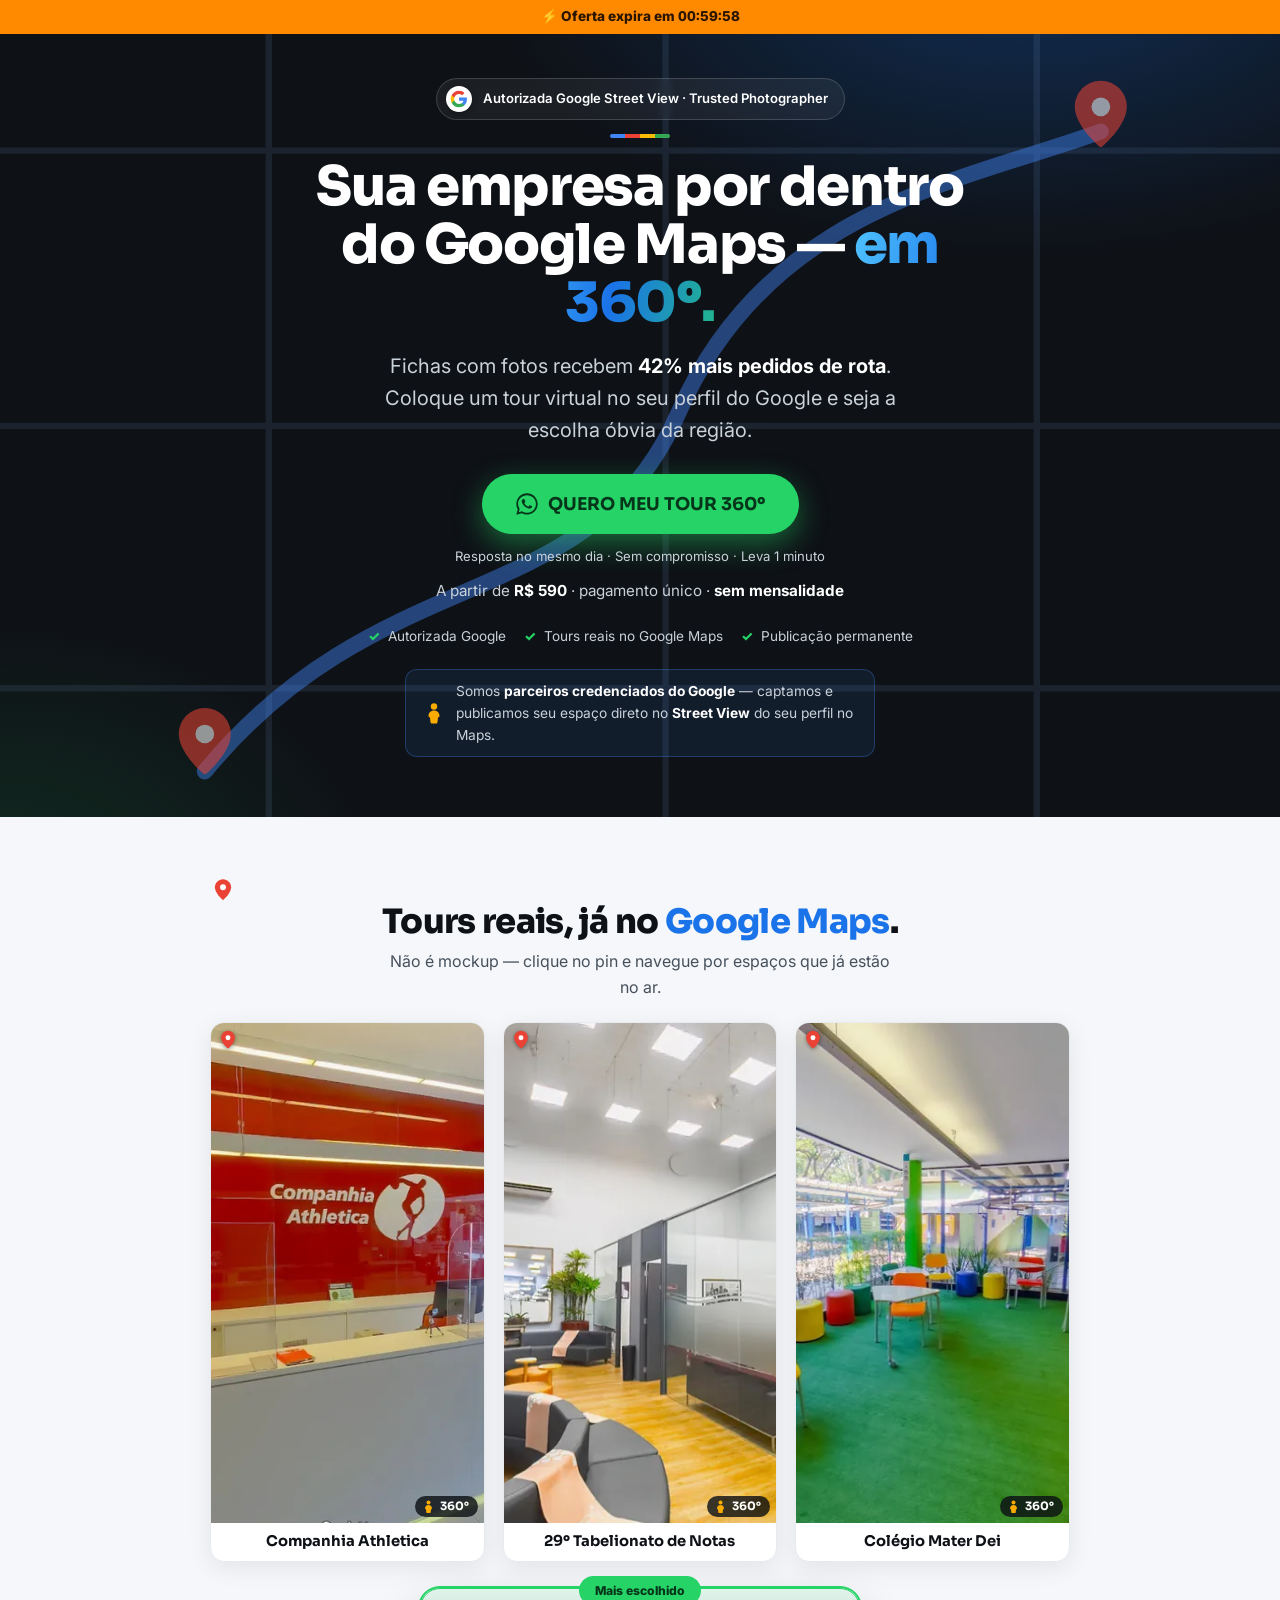
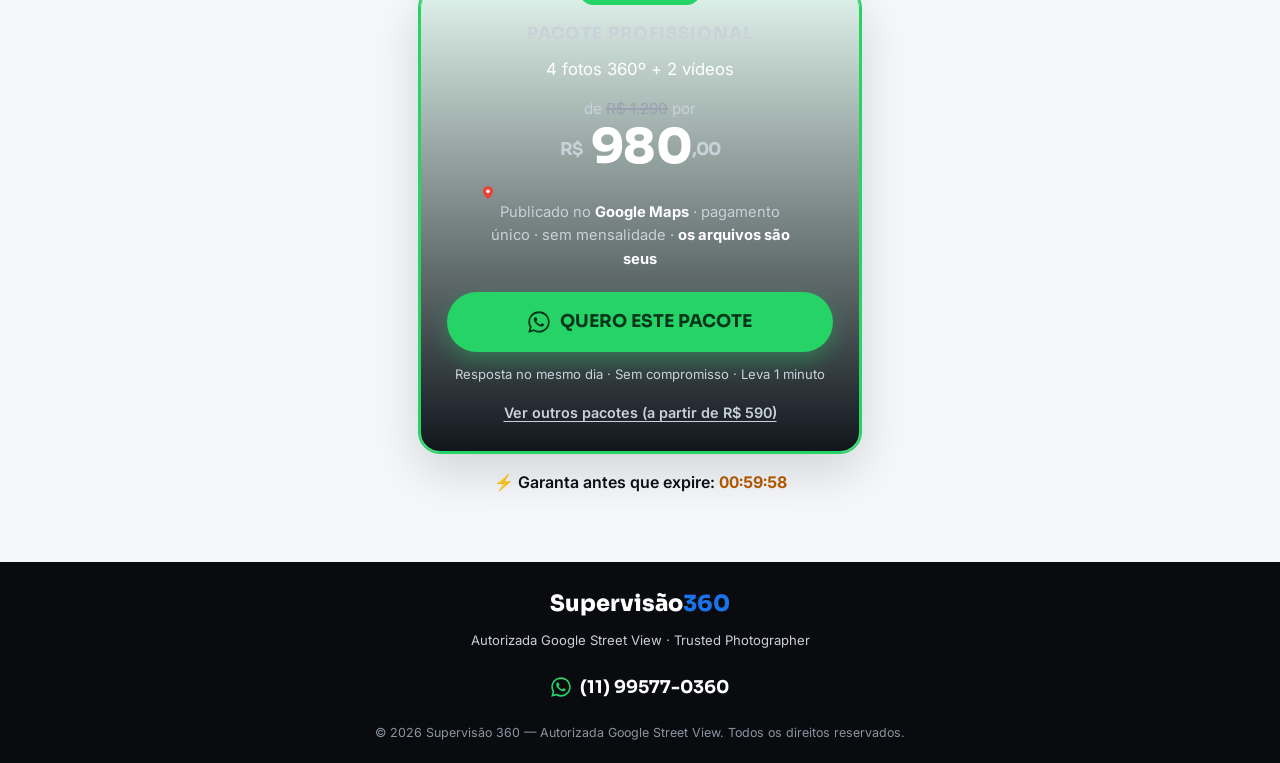
==== b.html @ ba3b27b7 "Renomeia index-b.html -> b.html (URL da versão B vira /b) - Versão B agora abre em lp.supervisao.com" ====
<!DOCTYPE html>
<html lang="pt-BR">
<head>
  <meta charset="UTF-8" />
  <meta name="viewport" content="width=device-width, initial-scale=1.0" />

  <!-- ====================================================================== -->
  <!-- VARIANTE B (teste A/B) — versão enxuta de 2 dobras.                    -->
  <!-- ⚠️ noindex enquanto for variante de teste (evita conteúdo duplicado   -->
  <!--    com a versão A). Remova se quiser indexar.                         -->
  <!-- ====================================================================== -->
  <meta name="robots" content="noindex, follow" />

  <title>Tour Virtual 360º no Google Maps · Street View | Supervisão 360</title>
  <meta name="description" content="Tour virtual 360º no perfil da sua empresa no Google Maps. Fichas com fotos recebem 42% mais pedidos de rota. Autorizada Google Street View. Sem mensalidade." />
  <!-- ⚠️ AJUSTAR: domínio final em canonical/og -->
  <link rel="canonical" href="https://lp.supervisao.com.br/" />

  <meta property="og:type" content="website" />
  <meta property="og:locale" content="pt_BR" />
  <meta property="og:site_name" content="Supervisão 360" />
  <meta property="og:title" content="Sua empresa por dentro do Google Maps — em 360º" />
  <meta property="og:description" content="Tour virtual imersivo no seu perfil do Google. Mais visitas, mais clientes. Autorizada Google Street View. Sem mensalidade." />
  <meta property="og:image" content="https://lp.supervisao.com.br/assets/og-image.jpg" />
  <meta property="og:image:width" content="1200" />
  <meta property="og:image:height" content="630" />
  <meta property="og:url" content="https://lp.supervisao.com.br/b" />
  <meta name="twitter:card" content="summary_large_image" />
  <meta name="twitter:title" content="Sua empresa por dentro do Google Maps — em 360º" />
  <meta name="twitter:description" content="Tour virtual imersivo no seu perfil do Google. Autorizada Google Street View." />
  <meta name="twitter:image" content="https://lp.supervisao.com.br/assets/og-image.jpg" />

  <meta name="theme-color" content="#0E1116" />
  <link rel="icon" type="image/svg+xml" href="assets/favicon.svg" />
  <link rel="apple-touch-icon" href="assets/favicon.svg" />

  <!-- Fonts: preconnect + carregamento não-bloqueante; só os pesos usados -->
  <link rel="preconnect" href="https://fonts.googleapis.com" />
  <link rel="preconnect" href="https://fonts.gstatic.com" crossorigin />
  <link rel="stylesheet" href="https://fonts.googleapis.com/css2?family=Inter:wght@400;600;700&family=Sora:wght@700;800&display=swap" media="print" onload="this.media='all'" />
  <noscript><link rel="stylesheet" href="https://fonts.googleapis.com/css2?family=Inter:wght@400;600;700&family=Sora:wght@700;800&display=swap" /></noscript>

  <link rel="stylesheet" href="style-b.css" />

  <!-- ===== Meta Pixel — ATIVO · ID 1509049053476848 (mesmo da versão A) ===== -->
  <!-- PageView aqui; "Contact" (clique no WhatsApp) sai de script-b.js -> trackConversion(). -->
  <script>
    !function(f,b,e,v,n,t,s){if(f.fbq)return;n=f.fbq=function(){n.callMethod?
    n.callMethod.apply(n,arguments):n.queue.push(arguments)};if(!f._fbq)f._fbq=n;
    n.push=n;n.loaded=!0;n.version='2.0';n.queue=[];t=b.createElement(e);t.async=!0;
    t.src=v;s=b.getElementsByTagName(e)[0];s.parentNode.insertBefore(t,s)}(window,
    document,'script','https://connect.facebook.net/en_US/fbevents.js');
    fbq('init','1509049053476848'); fbq('track','PageView');
  </script>
  <noscript><img height="1" width="1" style="display:none"
    src="https://www.facebook.com/tr?id=1509049053476848&ev=PageView&noscript=1"/></noscript>

  <!-- ===== Google Tag (gtag.js) — ⚠️ AJUSTAR: G-XXXXXXX ===== -->
  <!--
  <script async src="https://www.googletagmanager.com/gtag/js?id=G-XXXXXXX"></script>
  <script>
    window.dataLayer = window.dataLayer || [];
    function gtag(){dataLayer.push(arguments);}
    gtag('js', new Date()); gtag('config', 'G-XXXXXXX');
  </script>
  -->

  <!-- Dados estruturados -->
  <script type="application/ld+json">
  {
    "@context": "https://schema.org",
    "@type": "LocalBusiness",
    "name": "Supervisão 360",
    "description": "Autorizada Google Street View (Trusted Photographer). Tours virtuais 360º publicados no Google Maps para estabelecimentos físicos.",
    "url": "https://lp.supervisao.com.br/",
    "telephone": "+5511995770360",
    "image": "https://lp.supervisao.com.br/assets/og-image.jpg",
    "sameAs": [
      "https://www.instagram.com/supervisaogoogle360/",
      "https://www.youtube.com/@supervisao360",
      "https://www.facebook.com/supervisao360",
      "https://www.linkedin.com/company/supervisao360/"
    ]
  }
  </script>
</head>

<body>

  <!-- SPRITE DE ÍCONES (1x, reutilizado via <use>) -->
  <svg aria-hidden="true" focusable="false" style="position:absolute;width:0;height:0;overflow:hidden" xmlns="http://www.w3.org/2000/svg">
    <symbol id="ic-wa" viewBox="0 0 32 32">
      <path fill="currentColor" d="M16 .4C7.4.4.5 7.3.5 15.9c0 2.8.7 5.4 2 7.7L.4 31.6l8.2-2.1c2.2 1.2 4.8 1.9 7.4 1.9 8.6 0 15.5-6.9 15.5-15.5S24.6.4 16 .4zm0 28.3c-2.4 0-4.6-.6-6.6-1.8l-.5-.3-4.9 1.3 1.3-4.8-.3-.5a12.7 12.7 0 0 1-2-6.9C3 9 8.8 3.3 16 3.3S29 9 29 16.1 23.2 28.7 16 28.7zm7.1-9.5c-.4-.2-2.3-1.1-2.6-1.3-.4-.1-.6-.2-.9.2-.3.4-1 1.3-1.2 1.5-.2.2-.4.3-.8.1-.4-.2-1.6-.6-3.1-1.9-1.1-1-1.9-2.3-2.2-2.7-.2-.4 0-.6.2-.8l.6-.7c.2-.2.3-.4.4-.6.1-.2 0-.5 0-.7-.1-.2-.9-2.1-1.2-2.9-.3-.8-.6-.7-.9-.7h-.7c-.2 0-.6.1-1 .5-.3.4-1.3 1.3-1.3 3.1s1.3 3.6 1.5 3.9c.2.2 2.6 4 6.3 5.6.9.4 1.6.6 2.1.8.9.3 1.7.2 2.3.1.7-.1 2.3-.9 2.6-1.8.3-.9.3-1.7.2-1.8-.1-.2-.3-.3-.7-.5z"/>
    </symbol>
    <symbol id="ic-google" viewBox="0 0 24 24">
      <path fill="#4285F4" d="M22.56 12.25c0-.78-.07-1.53-.2-2.25H12v4.26h5.92a5.06 5.06 0 0 1-2.2 3.32v2.77h3.57c2.08-1.92 3.27-4.74 3.27-8.1z"/>
      <path fill="#34A853" d="M12 23c2.97 0 5.46-.98 7.28-2.66l-3.57-2.77c-.99.66-2.26 1.06-3.71 1.06-2.86 0-5.29-1.93-6.16-4.53H2.18v2.84A11 11 0 0 0 12 23z"/>
      <path fill="#FBBC05" d="M5.84 14.1a6.6 6.6 0 0 1 0-4.2V7.06H2.18a11 11 0 0 0 0 9.88l3.66-2.84z"/>
      <path fill="#EA4335" d="M12 5.38c1.62 0 3.06.56 4.21 1.64l3.15-3.15C17.45 2.09 14.97 1 12 1 7.7 1 3.99 3.47 2.18 7.06l3.66 2.84C6.71 7.3 9.14 5.38 12 5.38z"/>
    </symbol>
    <symbol id="ic-check" viewBox="0 0 24 24">
      <circle cx="12" cy="12" r="11" fill="#1FB855"/>
      <path fill="none" stroke="#fff" stroke-width="2.2" stroke-linecap="round" stroke-linejoin="round" d="m7 12.5 3.2 3.2L17 8.5"/>
    </symbol>
    <!-- Pin de localização do Google Maps (vermelho oficial) -->
    <symbol id="ic-pin" viewBox="0 0 24 24">
      <path fill="#EA4335" d="M12 2C7.86 2 4.5 5.36 4.5 9.5c0 5.05 6.02 10.54 7.04 11.43a.7.7 0 0 0 .92 0C13.48 20.04 19.5 14.55 19.5 9.5 19.5 5.36 16.14 2 12 2z"/>
      <circle cx="12" cy="9.5" r="2.7" fill="#fff"/>
    </symbol>
    <!-- "Pegman" do Street View (boneco amarelo) -->
    <symbol id="ic-pegman" viewBox="0 0 24 24">
      <circle cx="12" cy="5.5" r="3.2" fill="#F9AB00"/>
      <path fill="#F9AB00" d="M12 9.5c-3.3 0-5.5 2.4-5.5 5.6 0 1 .8 1.4 1.5 1.4.1 1.8.3 3.6.6 5.1.1.5.5.9 1 .9h4.8c.5 0 .9-.4 1-.9.3-1.5.5-3.3.6-5.1.7 0 1.5-.4 1.5-1.4 0-3.2-2.2-5.6-5.5-5.6z"/>
    </symbol>
  </svg>

  <!-- Faixa de urgência: cronômetro por sessão (FLASH_MINUTES em script-b.js) -->
  <div class="promo-bar" id="promo-bar">
    ⚡ <strong>Oferta expira em <span id="flash-countdown" class="flash-num">01:00:00</span></strong>
  </div>

  <!-- ====================================================================== -->
  <!-- DOBRA 1 — HERO (escuro)                                                -->
  <!-- ====================================================================== -->
  <header class="hero" id="topo">
    <!-- Motivo de "mapa": ruas + rota azul (Google Maps) + pins, bem sutil -->
    <div class="hero__map" aria-hidden="true">
      <svg viewBox="0 0 400 300" preserveAspectRatio="xMidYMid slice">
        <g stroke="#6E8FC0" stroke-width="2" fill="none" opacity=".14">
          <path d="M-20 64 H420"/><path d="M-20 150 H420"/><path d="M-20 232 H420"/>
          <path d="M84 -20 V320"/><path d="M208 -20 V320"/><path d="M324 -20 V320"/>
        </g>
        <path d="M64 258 C 120 190, 184 210, 212 146 S 300 74, 344 58" fill="none" stroke="#4285F4" stroke-width="5" stroke-linecap="round" opacity=".45"/>
        <use href="#ic-pin" x="51" y="236" width="26" height="26" opacity=".55"/>
        <use href="#ic-pin" x="331" y="40" width="26" height="26" opacity=".55"/>
      </svg>
    </div>
    <div class="container">
      <span class="badge-authority">
        <svg class="badge-authority__icon" width="18" height="18" aria-hidden="true"><use href="#ic-google"/></svg>
        Autorizada Google Street View · Trusted Photographer
      </span>
      <!-- ⚠️ ASSET: trocar pelo badge oficial trusted_photographer_google_maps_street_view.png -->
      <span class="gbar" aria-hidden="true"></span>

      <h1 class="hero__title">
        Sua empresa por dentro do Google&nbsp;Maps — <span class="text-grad">em 360º.</span>
      </h1>

      <p class="hero__subtitle">
        Fichas com fotos recebem <strong>42% mais pedidos de rota</strong>. Coloque um
        tour virtual no seu perfil do Google e seja a escolha óbvia da região.
      </p>

      <!-- href de fallback (funciona sem JS); o script enriquece com a mensagem completa -->
      <a class="btn btn--whatsapp btn--lg js-wa" href="https://wa.me/5511995770360"
         data-wa-context="hero" data-track-label="cta_hero"
         aria-label="Falar no WhatsApp e pedir meu Tour Virtual 360º">
        <svg class="btn__wa-icon" width="22" height="22" aria-hidden="true"><use href="#ic-wa"/></svg>
        QUERO MEU TOUR 360º
      </a>
      <p class="cta-reassure">Resposta no mesmo dia · Sem compromisso · Leva 1 minuto</p>
      <p class="hero__price">A partir de <strong>R$&nbsp;590</strong> · pagamento único · <strong>sem mensalidade</strong></p>

      <ul class="trust" aria-label="Diferenciais">
        <li>Autorizada Google</li>
        <li>Tours reais no Google Maps</li>
        <li>Publicação permanente</li>
      </ul>

      <p class="partner">
        <svg class="partner__icon" width="24" height="24" aria-hidden="true"><use href="#ic-pegman"/></svg>
        <span>Somos <strong>parceiros credenciados do Google</strong> — captamos e publicamos seu espaço direto no <strong>Street View</strong> do seu perfil no Maps.</span>
      </p>
    </div>
  </header>

  <!-- ====================================================================== -->
  <!-- DOBRA 2 — PROVA + OFERTA + FECHAMENTO (claro)                          -->
  <!-- ====================================================================== -->
  <main class="fold2">
    <div class="container">

      <h2 class="fold2__title"><svg class="fold2__pin" width="26" height="26" aria-hidden="true"><use href="#ic-pin"/></svg>Tours reais, já no <span class="text-blue">Google&nbsp;Maps</span>.</h2>
      <p class="fold2__lead">Não é mockup — clique no pin e navegue por espaços que já estão no ar.</p>

      <!-- ⚠️ ANTES DE PUBLICAR: confirmar os links (goo.gl foi descontinuado pelo
           Google) e trocar pelas URLs atuais maps.app.goo.gl de cada perfil. -->
      <div class="proof">
        <a class="proof__item" href="https://goo.gl/maps/jH2p1vk9M58bKJk57" target="_blank" rel="noopener" data-track-label="tour_companhia_athletica" aria-label="Ver tour real da academia Companhia Athletica no Google Maps — abre em nova aba">
          <span class="proof__thumb">
            <img src="assets/images/ciaathletica.webp" alt="Tour virtual 360º (Street View) da academia Companhia Athletica no Google Maps" width="800" height="500" loading="lazy" decoding="async" />
            <span class="proof__pin"><svg width="22" height="22" aria-hidden="true"><use href="#ic-pin"/></svg></span>
            <span class="proof__sv"><svg width="15" height="15" aria-hidden="true"><use href="#ic-pegman"/></svg>360°</span>
          </span>
          <span class="proof__name">Companhia Athletica</span>
        </a>
        <a class="proof__item" href="https://goo.gl/maps/kPEXGrYg3cuVrKXn8" target="_blank" rel="noopener" data-track-label="tour_cartorio" aria-label="Ver tour real do cartório 29º Tabelionato de Notas no Google Maps — abre em nova aba">
          <span class="proof__thumb">
            <img src="assets/images/tabeliaodenotas.webp" alt="Tour virtual 360º (Street View) do cartório 29º Tabelionato de Notas no Google Maps" width="800" height="500" loading="lazy" decoding="async" style="object-position: 28% center;" />
            <span class="proof__pin"><svg width="22" height="22" aria-hidden="true"><use href="#ic-pin"/></svg></span>
            <span class="proof__sv"><svg width="15" height="15" aria-hidden="true"><use href="#ic-pegman"/></svg>360°</span>
          </span>
          <span class="proof__name">29º Tabelionato de Notas</span>
        </a>
        <a class="proof__item" href="https://goo.gl/maps/6zkHBG5EDCZabGjo8" target="_blank" rel="noopener" data-track-label="tour_mater_dei" aria-label="Ver tour real da escola Colégio Mater Dei no Google Maps — abre em nova aba">
          <span class="proof__thumb">
            <img src="assets/images/colegiomaterdei.webp" alt="Tour virtual 360º (Street View) da escola Colégio Mater Dei no Google Maps" width="800" height="500" loading="lazy" decoding="async" />
            <span class="proof__pin"><svg width="22" height="22" aria-hidden="true"><use href="#ic-pin"/></svg></span>
            <span class="proof__sv"><svg width="15" height="15" aria-hidden="true"><use href="#ic-pegman"/></svg>360°</span>
          </span>
          <span class="proof__name">Colégio Mater Dei</span>
        </a>
      </div>

      <!-- Oferta única destacada (1 pacote = menos fricção de decisão) -->
      <!-- ⚠️ AJUSTAR: o preço riscado "de R$ 1.290" é PLACEHOLDER. Use o preço
           REGULAR REAL (fora da promoção) ou REMOVA o riscado (.offer-card__was).
           Desconto inventado é propaganda enganosa (CDC/Procon). -->
      <div class="offer-card">
        <span class="offer-card__tag">Mais escolhido</span>
        <h3 class="offer-card__name">Pacote Profissional</h3>
        <p class="offer-card__items">4 fotos 360º + 2 vídeos</p>
        <p class="offer-card__was">de <s>R$&nbsp;1.290</s> por</p>
        <p class="offer-card__value" aria-label="de 1290 por 980 reais na promoção, pagamento único"><span class="offer-card__cents" aria-hidden="true">R$</span> 980<span class="offer-card__cents" aria-hidden="true">,00</span></p>
        <p class="offer-card__note"><svg class="inline-pin" width="16" height="16" aria-hidden="true"><use href="#ic-pin"/></svg> Publicado no <strong>Google Maps</strong> · pagamento único · sem mensalidade · <strong>os arquivos são seus</strong></p>
        <a class="btn btn--whatsapp btn--block btn--lg js-wa" href="https://wa.me/5511995770360"
           data-wa-context="oferta" data-track-label="cta_oferta"
           aria-label="Quero o pacote Profissional pelo WhatsApp">
          <svg class="btn__wa-icon" width="22" height="22" aria-hidden="true"><use href="#ic-wa"/></svg>
          QUERO ESTE PACOTE
        </a>
        <p class="cta-reassure">Resposta no mesmo dia · Sem compromisso · Leva 1 minuto</p>
        <a class="offer-card__other js-wa" href="https://wa.me/5511995770360" data-wa-context="outros" data-track-label="cta_outros_pacotes" aria-label="Ver outros pacotes no WhatsApp">Ver outros pacotes (a partir de R$ 590)</a>
      </div>

      <p class="offer-urgency">⚡ Garanta antes que expire: <strong class="flash-num" id="promo-countdown">01:00:00</strong></p>

    </div>
  </main>

  <!-- RODAPÉ MÍNIMO -->
  <footer class="footer">
    <div class="container">
      <span class="footer__logo">Supervisão<span class="text-blue">360</span></span>
      <p class="footer__tag">Autorizada Google Street View · Trusted Photographer</p>
      <a class="footer__wa js-wa" href="https://wa.me/5511995770360" data-wa-context="rodape" data-track-label="cta_rodape" aria-label="Falar no WhatsApp (11) 99577-0360">
        <svg class="footer__wa-icon" width="20" height="20" aria-hidden="true"><use href="#ic-wa"/></svg>
        (11) 99577-0360
      </a>
      <p class="footer__legal">© 2026 Supervisão 360 — Autorizada Google Street View. Todos os direitos reservados.</p>
    </div>
  </footer>

  <!-- Botão flutuante de WhatsApp (aparece após o 1º scroll) -->
  <a class="wa-float js-wa" id="wa-float" href="https://wa.me/5511995770360"
     data-wa-context="flutuante" data-track-label="cta_flutuante"
     aria-label="Falar no WhatsApp">
    <svg class="wa-float__icon" width="30" height="30" aria-hidden="true"><use href="#ic-wa"/></svg>
    <span class="wa-float__label">Quero meu tour 360º</span>
  </a>

  <script src="script-b.js" defer></script>
</body>
</html>
---- style-b.css ----
/* =====================================================================
   SUPERVISÃO 360 — Landing Page B (variante de teste A/B)
   Versão enxuta de 2 dobras. Mesma marca da versão A.
   ===================================================================== */

/* ----------------------------- TOKENS -------------------------------- */
:root {
  --ink:       #0E1116;
  --ink-2:     #11161D;
  --paper:     #FFFFFF;
  --paper-2:   #F5F7FA;
  --wa:        #25D366;
  --wa-hover:  #1FB855;
  --blue:      #1A73E8;
  --blue-soft: #E8F0FE;
  --amber:     #FF8A00;
  --text:      #0E1116;
  --text-soft: #46505C;
  --on-dark:   #FFFFFF;
  --on-dark-2: #C9D1D9;
  --radius:    14px;
  --radius-lg: 20px;
  --shadow:    0 6px 24px rgba(14,17,22,.08);
  --shadow-lg: 0 18px 50px rgba(14,17,22,.16);
  --maxw:      900px;
  --font-body: 'Inter', -apple-system, BlinkMacSystemFont, 'Segoe UI', Roboto, Arial, sans-serif;
  --font-head: 'Sora', var(--font-body);
}

/* ----------------------------- RESET --------------------------------- */
*, *::before, *::after { box-sizing: border-box; }
* { margin: 0; padding: 0; }
html { -webkit-text-size-adjust: 100%; }
body {
  font-family: var(--font-body); color: var(--text); background: var(--paper);
  line-height: 1.6; font-size: 16px; -webkit-font-smoothing: antialiased;
  text-rendering: optimizeLegibility; overflow-x: hidden;
}
img, svg { max-width: 100%; display: block; }
a { color: inherit; text-decoration: none; }
ul { list-style: none; }
strong { font-weight: 700; }

.container { width: 100%; max-width: var(--maxw); margin: 0 auto; padding: 0 20px; }
.text-blue { color: var(--blue); }
.text-grad {
  background: linear-gradient(100deg, #4FC3FF 0%, #1A73E8 55%, #25D366 120%);
  -webkit-background-clip: text; background-clip: text; color: transparent;
}

/* ----------------------------- BOTÕES -------------------------------- */
.btn {
  display: inline-flex; align-items: center; justify-content: center; gap: 10px;
  font-family: var(--font-head); font-weight: 700; font-size: 1rem; line-height: 1.1;
  padding: 16px 26px; border-radius: 999px; border: 0; cursor: pointer;
  transition: transform .15s ease, box-shadow .15s ease, background-color .15s ease;
  text-align: center;
}
.btn:focus-visible { outline: 3px solid var(--blue); outline-offset: 3px; }
.btn--whatsapp {
  background: var(--wa); color: #06351A;          /* texto escuro = contraste AA */
  box-shadow: 0 8px 22px rgba(37,211,102,.35);
}
.btn--whatsapp:hover { background: var(--wa-hover); transform: translateY(-2px); box-shadow: 0 12px 28px rgba(37,211,102,.45); }
.btn--whatsapp:active { transform: translateY(0); }
.btn--lg { padding: 19px 34px; font-size: 1.1rem; }
.btn--block { display: flex; width: 100%; }
.btn__wa-icon { flex: 0 0 auto; }

/* Microcopy de reassurança sob os CTAs */
.cta-reassure { margin-top: 12px; font-size: .82rem; color: var(--text-soft); }
.hero .cta-reassure, .offer-card .cta-reassure { color: var(--on-dark-2); }

/* ----------------------- FAIXA DE URGÊNCIA --------------------------- */
.promo-bar {
  background: var(--amber); color: #2A1500; text-align: center;
  font-size: .85rem; font-weight: 600; padding: 8px 16px; line-height: 1.3;
}
.promo-bar strong { font-weight: 800; }
.flash-num { font-variant-numeric: tabular-nums; }

/* ----------------------- SELO DE AUTORIDADE -------------------------- */
.badge-authority {
  display: inline-flex; align-items: center; gap: 11px;
  background: rgba(255,255,255,.06); border: 1px solid rgba(255,255,255,.16);
  color: var(--on-dark); font-size: .82rem; font-weight: 600;
  padding: 7px 16px 7px 9px; border-radius: 999px; backdrop-filter: blur(4px);
}
.badge-authority__icon {
  flex: 0 0 auto; width: 26px; height: 26px;
  background: #fff; border-radius: 50%; padding: 4px; box-shadow: 0 2px 6px rgba(0,0,0,.28);
}

/* =====================================================================
   DOBRA 1 — HERO
   ===================================================================== */
.hero {
  position: relative;
  background:
    radial-gradient(900px 500px at 80% -10%, rgba(26,115,232,.30), transparent 60%),
    radial-gradient(700px 500px at 0% 110%, rgba(37,211,102,.14), transparent 55%),
    var(--ink);
  color: var(--on-dark); padding: 30px 0 48px; overflow: hidden; text-align: center;
}
.hero__map { position: absolute; inset: 0; z-index: 0; pointer-events: none; }
.hero__map svg { width: 100%; height: 100%; display: block; }
.hero .container { position: relative; z-index: 1; max-width: 760px; }

/* Barra com as 4 cores oficiais do Google (identidade Maps / parceria) */
.gbar {
  display: block; width: 60px; height: 4px; border-radius: 999px; margin: 14px auto 0;
  background: linear-gradient(90deg, #4285F4 0 25%, #EA4335 25% 50%, #FBBC05 50% 75%, #34A853 75% 100%);
}

/* Linha de parceria com o Google (pegman do Street View) */
.partner {
  display: flex; align-items: center; gap: 10px; text-align: left;
  max-width: 470px; margin: 22px auto 0;
  background: rgba(66,133,244,.10); border: 1px solid rgba(66,133,244,.30);
  padding: 10px 16px; border-radius: 12px; font-size: .86rem; color: var(--on-dark-2);
}
.partner strong { color: #fff; }
.partner__icon { flex: 0 0 auto; }
.hero__title {
  font-family: var(--font-head); font-weight: 800;
  font-size: clamp(2.1rem, 8vw, 3.4rem); line-height: 1.07; letter-spacing: -.025em;
  margin: 20px 0 0;
}
.hero__subtitle {
  font-size: clamp(1.05rem, 3vw, 1.25rem); color: var(--on-dark-2);
  margin: 18px auto 28px; max-width: 580px;
}
.hero__subtitle strong { color: #fff; }
.hero .btn--whatsapp { box-shadow: 0 10px 30px rgba(37,211,102,.45); }
.hero__price { margin-top: 12px; font-size: .95rem; color: var(--on-dark-2); }
.hero__price strong { color: #fff; }

.trust {
  display: flex; flex-wrap: wrap; justify-content: center; gap: 8px 18px;
  margin-top: 22px; font-size: .85rem; color: var(--on-dark-2);
}
.trust li { position: relative; padding-left: 20px; }
.trust li::before { content: "✓"; position: absolute; left: 0; top: 0; color: var(--wa); font-weight: 800; }

/* =====================================================================
   DOBRA 2 — PROVA + OFERTA
   ===================================================================== */
.fold2 { background: var(--paper-2); padding: 34px 0 40px; }
.fold2__title {
  text-align: center; font-family: var(--font-head); font-weight: 800;
  font-size: clamp(1.5rem, 5vw, 2.1rem); line-height: 1.12; letter-spacing: -.02em;
}
.fold2__lead { text-align: center; color: var(--text-soft); margin: 8px auto 22px; max-width: 520px; }

/* Prova: 3 miniaturas */
.proof { display: grid; grid-template-columns: repeat(3, 1fr); gap: 12px; margin-bottom: 26px; }
.proof__item {
  background: #fff; border: 1px solid #E7EBF0; border-radius: var(--radius);
  overflow: hidden; box-shadow: var(--shadow); transition: transform .18s ease, box-shadow .18s ease;
}
.proof__item:hover { transform: translateY(-3px); box-shadow: var(--shadow-lg); }
.proof__item:focus-visible { outline: 3px solid var(--blue); outline-offset: 2px; }
.proof__item img { width: 100%; aspect-ratio: 16/10; object-fit: cover; display: block; }
.proof__thumb { position: relative; display: block; }
.proof__pin { position: absolute; top: 6px; left: 6px; line-height: 0; filter: drop-shadow(0 1px 2px rgba(0,0,0,.45)); }
.proof__sv {
  position: absolute; bottom: 6px; right: 6px;
  display: inline-flex; align-items: center; gap: 4px;
  background: rgba(11,14,19,.8); color: #fff;
  font-family: var(--font-head); font-weight: 700; font-size: .72rem;
  padding: 3px 9px 3px 6px; border-radius: 999px; line-height: 1;
}
/* pins inline (título da prova e nota da oferta) */
.fold2__pin { vertical-align: -5px; margin-right: 5px; }
.inline-pin { vertical-align: -3px; margin-right: 1px; }
.proof__name {
  display: block; font-family: var(--font-head); font-weight: 700;
  font-size: clamp(.74rem, 2.4vw, .92rem); color: var(--text);
  padding: 10px 8px; text-align: center; line-height: 1.2;
}

/* Oferta única (card escuro premium) */
.offer-card {
  position: relative; max-width: 440px; margin: 0 auto;
  background: linear-gradient(180deg, rgba(37,211,102,.10), var(--ink-2));
  border: 1px solid var(--wa); box-shadow: 0 0 0 2px var(--wa), var(--shadow-lg);
  border-radius: var(--radius-lg); padding: 32px 26px 26px; text-align: center; color: var(--on-dark);
}
.offer-card__tag {
  position: absolute; top: -13px; left: 50%; transform: translateX(-50%);
  background: var(--wa); color: #06351A; font-weight: 800; font-size: .76rem;
  padding: 5px 16px; border-radius: 999px; white-space: nowrap;
}
.offer-card__name { font-family: var(--font-head); font-weight: 700; font-size: 1.05rem; color: var(--on-dark-2); text-transform: uppercase; letter-spacing: .06em; }
.offer-card__items { margin: 8px 0 14px; color: #fff; font-size: 1.05rem; }
.offer-card__was { font-size: .95rem; color: var(--on-dark-2); margin-bottom: 2px; }
.offer-card__was s { color: #98A2B0; text-decoration-thickness: 1.5px; }
.offer-card__value { font-family: var(--font-head); font-weight: 800; font-size: 3rem; line-height: 1; color: #fff; letter-spacing: -.02em; }
.offer-card__cents { font-size: 1.1rem; font-weight: 700; color: var(--on-dark-2); vertical-align: middle; }
.offer-card__note { max-width: 320px; margin: 14px auto 20px; color: var(--on-dark-2); font-size: .92rem; }
.offer-card__note strong { color: #fff; }
.offer-card__other {
  display: inline-block; margin-top: 16px; font-weight: 600; font-size: .9rem;
  color: var(--on-dark-2); text-decoration: underline; text-underline-offset: 3px;
}
.offer-card__other:hover { color: #fff; }

.offer-urgency { text-align: center; margin-top: 18px; font-size: 1rem; color: var(--text); font-weight: 600; }
.offer-urgency strong { color: #B85C00; }

/* =====================================================================
   RODAPÉ
   ===================================================================== */
.footer { background: #090B0F; color: var(--on-dark-2); padding: 24px 0 20px; text-align: center; }
.footer__logo { font-family: var(--font-head); font-weight: 800; font-size: 1.4rem; color: #fff; }
.footer__tag { font-size: .82rem; margin: 8px 0 14px; }
.footer__wa { display: inline-flex; align-items: center; gap: 9px; font-family: var(--font-head); font-weight: 700; font-size: 1.1rem; color: #fff; min-height: 44px; }
.footer__wa:hover { color: var(--wa); }
.footer__wa-icon { color: var(--wa); }
.footer__legal { font-size: .78rem; color: #8B94A2; margin-top: 14px; }

/* =====================================================================
   BOTÃO FLUTUANTE
   ===================================================================== */
.wa-float {
  position: fixed; right: 18px; bottom: 18px; z-index: 90;
  display: inline-flex; align-items: center; gap: 10px;
  background: var(--wa); color: #fff; padding: 14px; border-radius: 999px;
  box-shadow: 0 10px 28px rgba(37,211,102,.5);
  opacity: 0; visibility: hidden; transform: translateY(20px) scale(.9);
  transition: opacity .3s ease, transform .3s ease, visibility .3s, background-color .2s;
}
.wa-float.is-visible { opacity: 1; visibility: visible; transform: translateY(0) scale(1); }
.wa-float:hover { background: var(--wa-hover); }
.wa-float:focus-visible { outline: 3px solid #fff; outline-offset: 2px; }
.wa-float__label { display: none; font-family: var(--font-head); font-weight: 700; font-size: .95rem; padding-right: 6px; }
.wa-float svg { animation: wa-pulse 2.6s ease-in-out infinite; }
@keyframes wa-pulse { 0%,100% { transform: scale(1); } 12% { transform: scale(1.12); } 24% { transform: scale(1); } }

/* =====================================================================
   RESPONSIVO
   ===================================================================== */
@media (min-width: 560px) {
  .wa-float__label { display: inline; }
}
@media (min-width: 768px) {
  .hero { padding: 44px 0 60px; }
  .fold2 { padding: 60px 0 66px; }
  .proof { gap: 18px; }
}

/* =====================================================================
   ACESSIBILIDADE — reduzir movimento
   ===================================================================== */
@media (prefers-reduced-motion: reduce) {
  * { animation: none !important; }
  .wa-float svg { animation: none; }
}
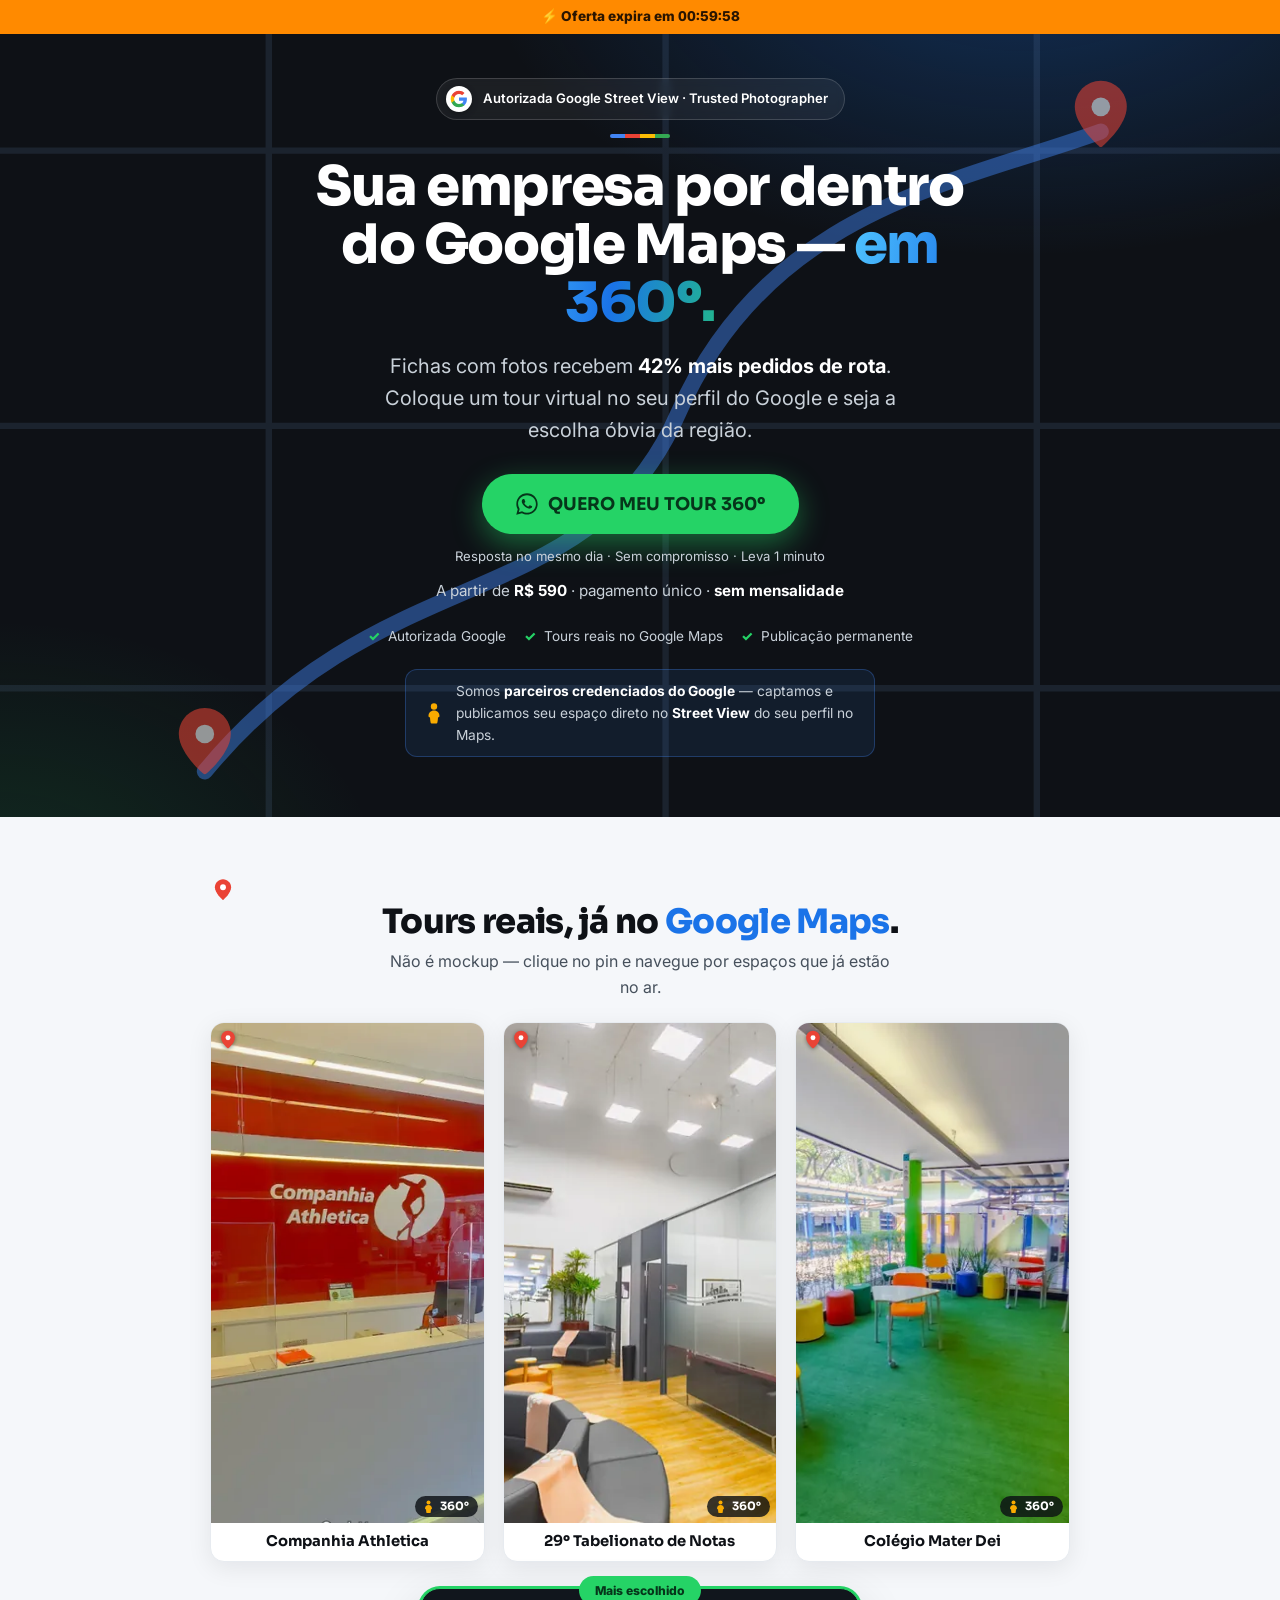
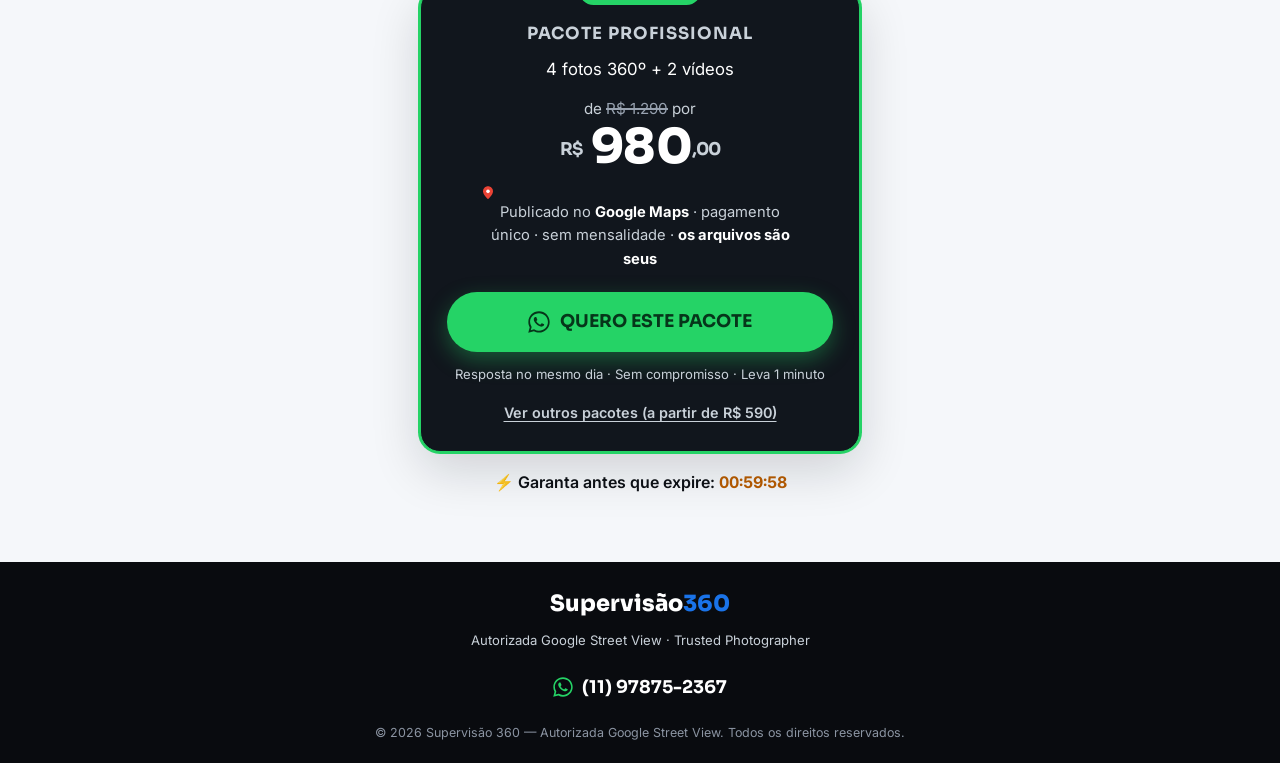
==== commit 3defecd4: "LP: aponta para o numero do bot + mensagem-gatilho que ativa o bot - WHATSAPP_PHONE -> 5511978752367" ====
--- a/b.html
+++ b/b.html
@@ -73,7 +73,7 @@
     "name": "Supervisão 360",
     "description": "Autorizada Google Street View (Trusted Photographer). Tours virtuais 360º publicados no Google Maps para estabelecimentos físicos.",
     "url": "https://lp.supervisao.com.br/",
-    "telephone": "+5511995770360",
+    "telephone": "+5511978752367",
     "image": "https://lp.supervisao.com.br/assets/og-image.jpg",
     "sameAs": [
       "https://www.instagram.com/supervisaogoogle360/",
@@ -153,7 +153,7 @@
       </p>
 
       <!-- href de fallback (funciona sem JS); o script enriquece com a mensagem completa -->
-      <a class="btn btn--whatsapp btn--lg js-wa" href="https://wa.me/5511995770360"
+      <a class="btn btn--whatsapp btn--lg js-wa" href="https://wa.me/5511978752367"
          data-wa-context="hero" data-track-label="cta_hero"
          aria-label="Falar no WhatsApp e pedir meu Tour Virtual 360º">
         <svg class="btn__wa-icon" width="22" height="22" aria-hidden="true"><use href="#ic-wa"/></svg>
@@ -224,14 +224,14 @@
         <p class="offer-card__was">de <s>R$&nbsp;1.290</s> por</p>
         <p class="offer-card__value" aria-label="de 1290 por 980 reais na promoção, pagamento único"><span class="offer-card__cents" aria-hidden="true">R$</span> 980<span class="offer-card__cents" aria-hidden="true">,00</span></p>
         <p class="offer-card__note"><svg class="inline-pin" width="16" height="16" aria-hidden="true"><use href="#ic-pin"/></svg> Publicado no <strong>Google Maps</strong> · pagamento único · sem mensalidade · <strong>os arquivos são seus</strong></p>
-        <a class="btn btn--whatsapp btn--block btn--lg js-wa" href="https://wa.me/5511995770360"
+        <a class="btn btn--whatsapp btn--block btn--lg js-wa" href="https://wa.me/5511978752367"
            data-wa-context="oferta" data-track-label="cta_oferta"
            aria-label="Quero o pacote Profissional pelo WhatsApp">
           <svg class="btn__wa-icon" width="22" height="22" aria-hidden="true"><use href="#ic-wa"/></svg>
           QUERO ESTE PACOTE
         </a>
         <p class="cta-reassure">Resposta no mesmo dia · Sem compromisso · Leva 1 minuto</p>
-        <a class="offer-card__other js-wa" href="https://wa.me/5511995770360" data-wa-context="outros" data-track-label="cta_outros_pacotes" aria-label="Ver outros pacotes no WhatsApp">Ver outros pacotes (a partir de R$ 590)</a>
+        <a class="offer-card__other js-wa" href="https://wa.me/5511978752367" data-wa-context="outros" data-track-label="cta_outros_pacotes" aria-label="Ver outros pacotes no WhatsApp">Ver outros pacotes (a partir de R$ 590)</a>
       </div>
 
       <p class="offer-urgency">⚡ Garanta antes que expire: <strong class="flash-num" id="promo-countdown">01:00:00</strong></p>
@@ -244,16 +244,16 @@
     <div class="container">
       <span class="footer__logo">Supervisão<span class="text-blue">360</span></span>
       <p class="footer__tag">Autorizada Google Street View · Trusted Photographer</p>
-      <a class="footer__wa js-wa" href="https://wa.me/5511995770360" data-wa-context="rodape" data-track-label="cta_rodape" aria-label="Falar no WhatsApp (11) 99577-0360">
+      <a class="footer__wa js-wa" href="https://wa.me/5511978752367" data-wa-context="rodape" data-track-label="cta_rodape" aria-label="Falar no WhatsApp (11) 97875-2367">
         <svg class="footer__wa-icon" width="20" height="20" aria-hidden="true"><use href="#ic-wa"/></svg>
-        (11) 99577-0360
+        (11) 97875-2367
       </a>
       <p class="footer__legal">© 2026 Supervisão 360 — Autorizada Google Street View. Todos os direitos reservados.</p>
     </div>
   </footer>
 
   <!-- Botão flutuante de WhatsApp (aparece após o 1º scroll) -->
-  <a class="wa-float js-wa" id="wa-float" href="https://wa.me/5511995770360"
+  <a class="wa-float js-wa" id="wa-float" href="https://wa.me/5511978752367"
      data-wa-context="flutuante" data-track-label="cta_flutuante"
      aria-label="Falar no WhatsApp">
     <svg class="wa-float__icon" width="30" height="30" aria-hidden="true"><use href="#ic-wa"/></svg>
--- a/style-b.css
+++ b/style-b.css
@@ -182,7 +182,7 @@
 /* Oferta única (card escuro premium) */
 .offer-card {
   position: relative; max-width: 440px; margin: 0 auto;
-  background: linear-gradient(180deg, rgba(37,211,102,.10), var(--ink-2));
+  background: var(--ink-2); /* cor sólida (sem degradê) — texto branco legível em todo o card */
   border: 1px solid var(--wa); box-shadow: 0 0 0 2px var(--wa), var(--shadow-lg);
   border-radius: var(--radius-lg); padding: 32px 26px 26px; text-align: center; color: var(--on-dark);
 }
